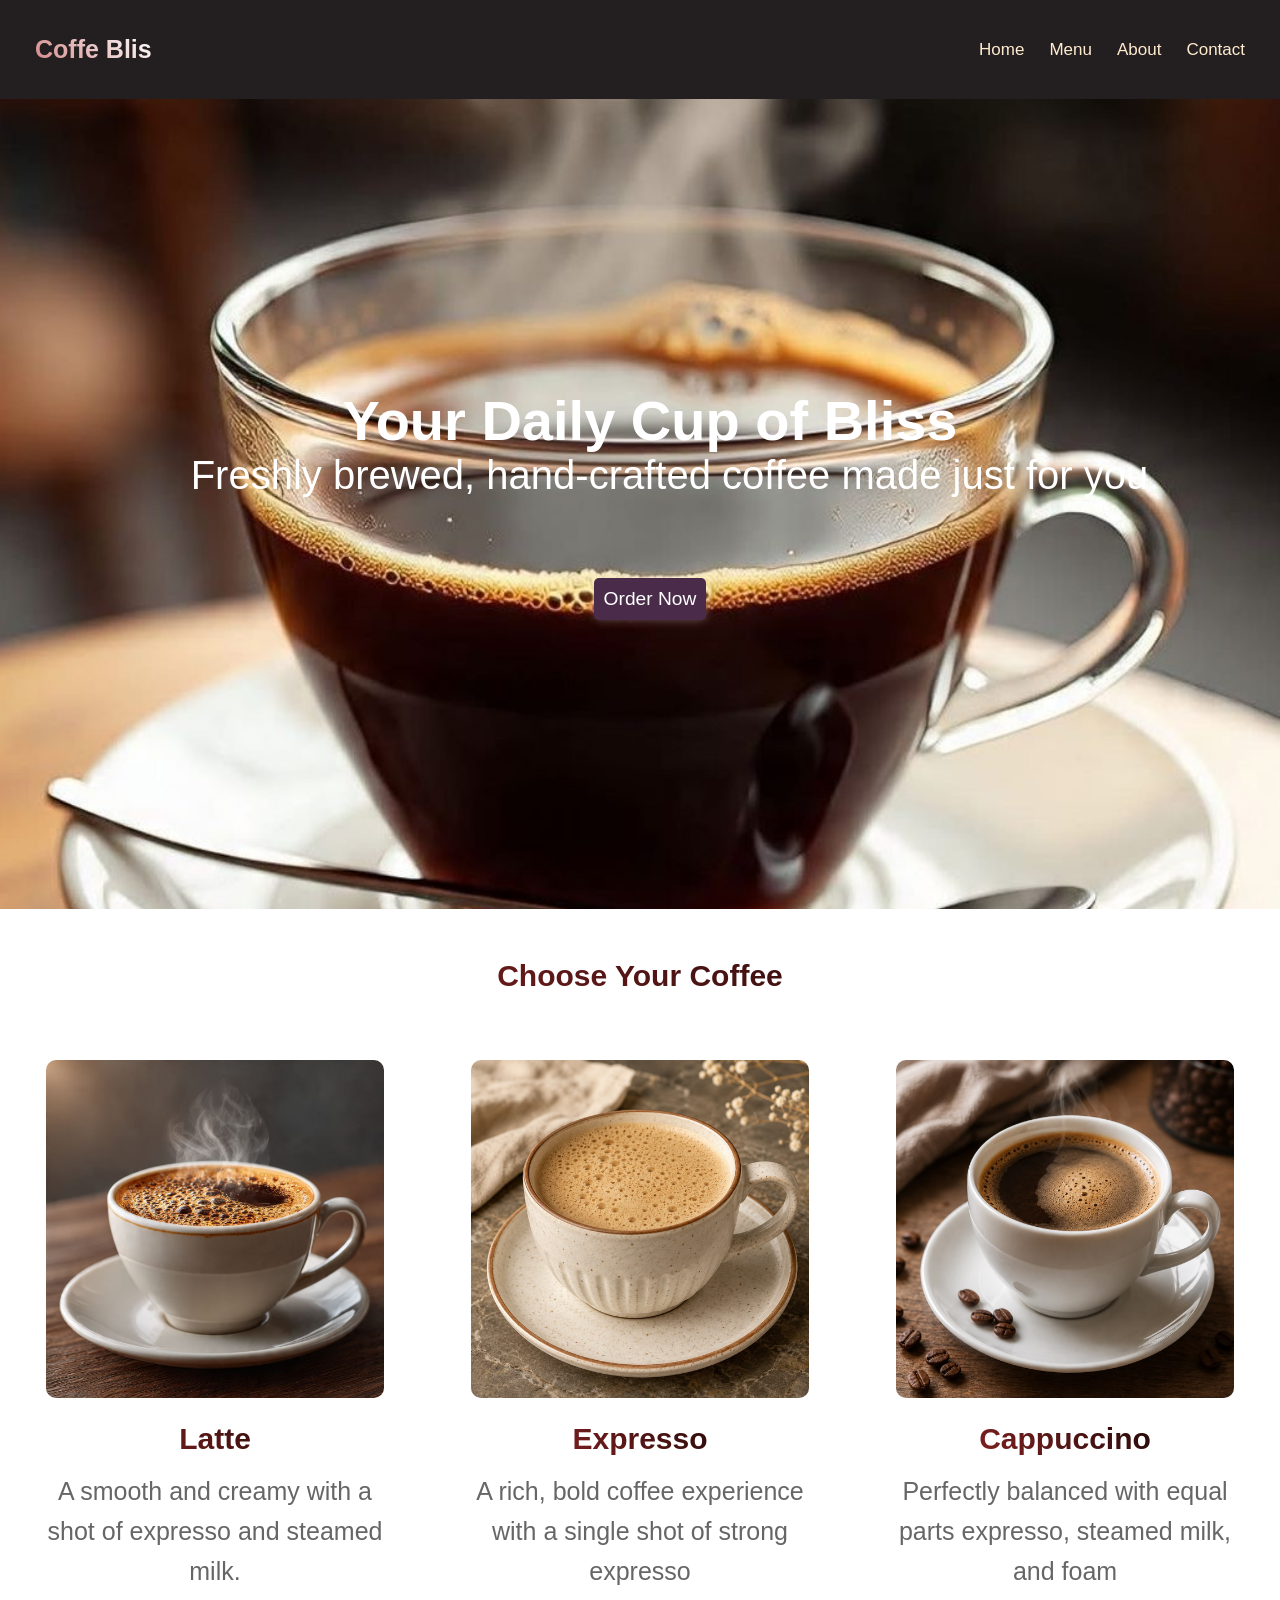
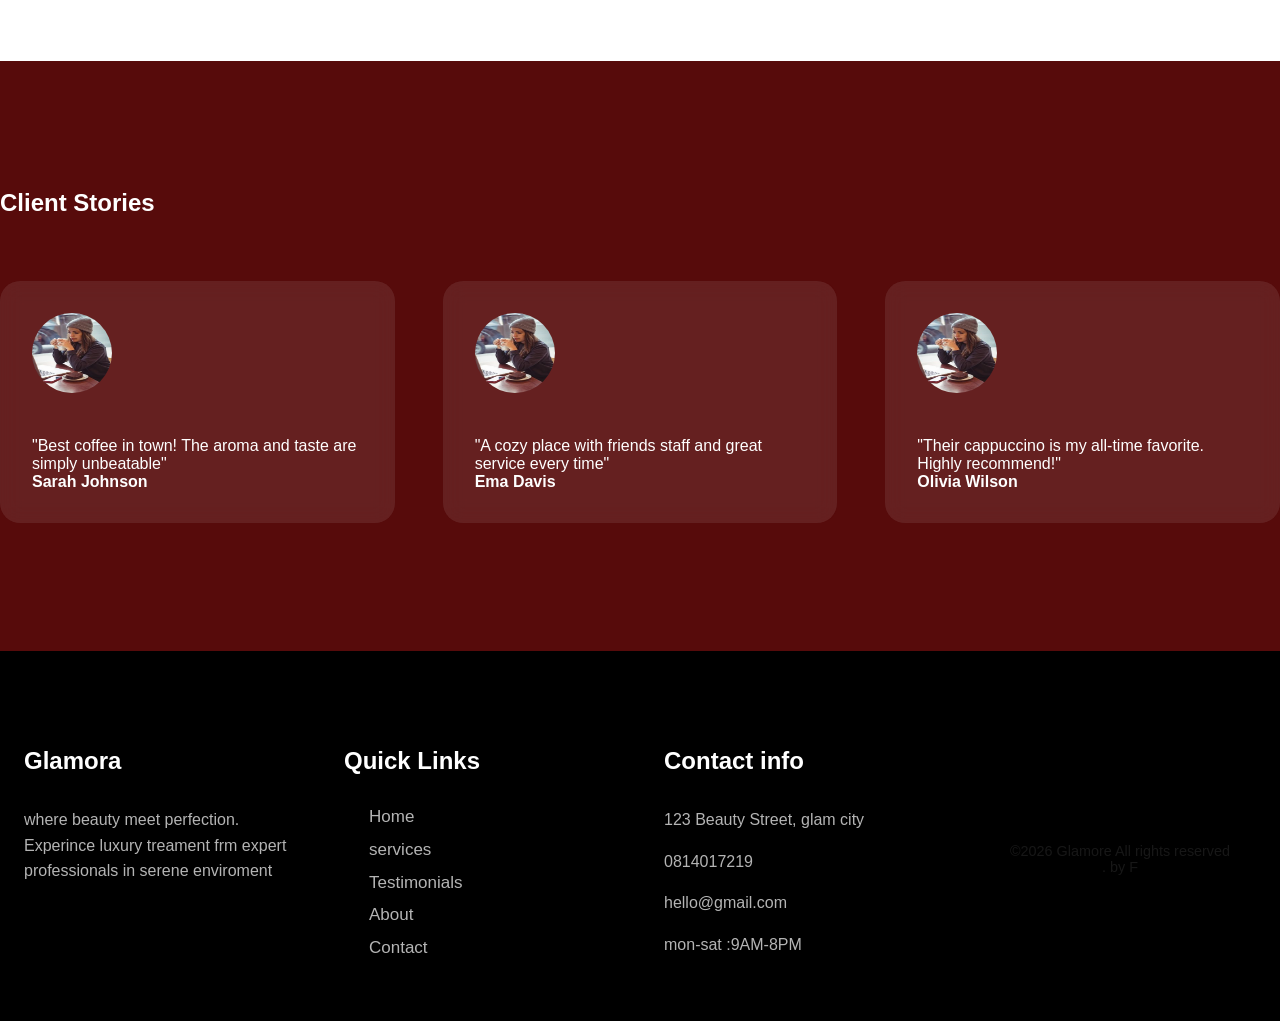
==== index.html @ 9cd8496c "first commit" ====
<!DOCTYPE html>
<html lang="en">
<head>
    <meta charset="UTF-8">
    <meta name="viewport" content="width=device-width, initial-scale=1.0">
    <title>Coffe Website</title>
    <link rel="stylesheet" href="style.css">
</head>
<body>
    <header>
        <div class="navbar">
            <h1 class="logo">Coffe Blis</h1>
            <nav>
                <ul>
                    <li><a href="index.html">Home</a></li>
                    <li><a href="menu.html">Menu</a></li>
                    <li><a href="about.html">About</a></li>
                    <li><a href="contact.html">Contact</a></li>
                </ul>

            </nav>

        </div>
    </header>

     <section class="hero">
        <div class="hero-content">
            <h2>Your Daily Cup of Bliss</h2>
            <p>Freshly brewed, hand-crafted coffee made just for you.</p>
            <a href="menu.html" class="cta-btn">Order Now</a>
        </div>
    </section>

    <section class="choose-coffee">
        <h3>Choose Your Coffee</h3>
        <div class="coffee-type">
            <div class="coffee-card">
                <img src="image/p1.JPG" alt="Latte">
                <h4>Latte</h4>
                <p>A smooth and creamy with a shot of expresso and steamed milk.</p>

            </div>

            <div class="coffee-card">
                <img src="image/p3.JPG" alt="Expresso">
                <h4>Expresso</h4>
                <p>A rich, bold coffee experience with a single shot of strong expresso</p>

            </div>

            <div class="coffee-card">
                <img src="image/p4.JPG" alt="Cappuccino">
                <h4>Cappuccino</h4>
                <p>Perfectly balanced with equal parts expresso, steamed milk, and foam</p>

            </div>

        </div>
        

    </section>

    <!---testimonials section-->
     <!----testimonial section-->
    <section class="testimonials" id="testimonials">
        <div class="container">
            <h2 class="scroll-reveal"> Client Stories</h2>
            <div class="testimonial-grid">
                <div class="testimonial-card scroll-reveal">
                    <img src="image/co.jpg" alt="client" class="client-photo">
                    <div class="ratings">
                        <i class="fas fa-star"></i>
                        <i class="fas fa-star"></i>
                        <i class="fas fa-star"></i>
                        <i class="fas f  a-star"></i>
                        <i class="fas fa-star"></i>

                    </div>
                    <p>"Best coffee in town! The aroma and taste are simply unbeatable"</p>
                    <h4>Sarah Johnson</h4>
                </div>
                <div class="testimonial-card scroll-reveal">
                    <img src="image/co.jpg" alt="client" class="client-photo">
                    <div class="ratings">
                        <i class="fas fa-star"></i>
                        <i class="fas fa-star"></i>
                        <i class="fas fa-star"></i>
                        <i class="fas fa-star"></i>
                        <i class="fas fa-star"></i>
                     
                    </div>
                    <p>"A cozy place with friends staff and great service every time"</p>
                    <h4>Ema Davis</h4>


                </div>

                <div class="testimonial-card scroll-reveal">
                    <img src="image/co.jpg" alt="client" class="client-photo">
                  <div class="ratings">
                    <i class="fas fa-star"></i>
                    <i class="fas fa-star"></i>
                    <i class="fas fa-star"></i>
                    <i class="fas fa-star"></i>
                    <i class="fas fa-star-half-alt"></i>

                  </div>
                  <p>"Their cappuccino is my all-time favorite. Highly recommend!"</p>
                  <h4>Olivia Wilson</h4>

                </div>

            </div>

        </div>

    </section>

     <!----add tgis footer before closing tag-->
    <footer>
        <div class="container">
            <div class="footer-content scroll-revael">
                <div class="footer-col">
                    <h3>Glamora</h3>
                    <p>where beauty meet perfection. Experince luxury treament frm expert professionals in serene enviroment</p>
                    <div class="social links">
                        <a href="#"></a>
                        <a href="#"></a>
                        <a href="#"></a>
                        <a href="#"></a>

                    </div>

                </div>

                <div class="footer-col">
                    <h3>Quick Links</h3>
                    <ul class="footer-link"> 
                        <li><a href="#home">Home</a></li>
                        <li><a href="#services">services</a></li>
                        <li><a href="#testimonials">Testimonials</a></li>
                        <li><a href="#">About</a></li>
                        <li><a href="#">Contact</a></li>

                    </ul>
                </div>

                <div class="footer-col">
                    <h3>Contact info</h3>
                    <p><i class="fas fa-map-marer-alt"></i>123 Beauty Street, glam city</p>
                    <p class="fas fa-phone">0814017219</p>
                    <p><i class="fas fa-envelope"></i>hello@gmail.com</p>
                    <p><i class="fas fa-clock"></i>mon-sat :9AM-8PM</p>

                </div>

                <div class="copyright scroll-revael">
                    <p>&copy;2026 Glamore All rights reserved . by F</p>

                </div>

            </div>

        </div>
    </footer>

    

    
</body>
</html>
---- style.css ----
*{
    padding: 0;
    margin: 0;
    box-sizing: border-box;
    font-family: 'poppins' , sans-serif;
}

body{
    background-color: #fff;
    color: #333;

}

header{
    background-color: #231f20;
    padding: 35px;

}

.navbar{
    display: flex;
    align-items: center;
    justify-content: space-between;

}

.logo{
    font-size: 25px;
    background: linear-gradient(45deg, #d38888 ,#FFFF );
    -webkit-background-clip: text;
    -webkit-text-fill-color: transparent; 


}

nav ul {
    display: flex;
    list-style: none;
}

ul li {
    margin-left: 25px;
}

ul li a{
    color: blanchedalmond;
    text-decoration: none;
    transition: all 3s ease;
    font-size: 17px;
}

ul li a:hover{
    transition: all 3s ease;
    color: rgb(173, 35, 35);
}

.hero{
    height: 90vh;
    background: url(image/p6.JPG) center/cover no-repeat;
    position: relative;
    display: flex;
    justify-content: center;
    align-items: center;
    text-align: center;
    color: #fff;
    animation: fadeIn 2s all;
}

.hero-content{
    display: flex;
    text-align: left;
    flex-direction: column;
    align-items: flex-start;
    margin-left: 20px;
}

.hero-content h2{
    font-size: 3.5em;
    margin-left: 50px;
    color: #fff;
    margin: auto;

}

.hero-content p{
    font-size: 2.5em;
    margin-bottom: 80px;
    margin-left: 50px;
    color: #fff;
}

.hero-content .cta-btn{
    padding: 10px;
    font-size: 1.2em;
    background-color: #4a2c4a;
    color: #fff;
    text-decoration: none;
    border-radius: 5px;
    margin-left: 50px;
     transition: background-color 0.3s ease;
    box-shadow: 0 0 10px rgba(255, 255, 255, 0.3);
    margin: auto;

}

.hero-content .cta-btn:hover {
    background-color: #d38888;
    box-shadow: 0 0 20px rgba(255, 255, 255, 0.7), 0 0 40px rgba(255, 255, 255, 0.5);
}


.choose-coffee{
    padding: 50px 10px;
    text-align: center;
    background-color: #fff;
}

.choose-coffee h3{
    margin-bottom: 47px;
    font-size: 30px;
    background: linear-gradient(45deg, brown ,black );
    -webkit-background-clip: text;
    -webkit-text-fill-color: transparent; 
}

.coffee-type{
    display: flex;
    justify-content: space-around;
    gap: 15px;

}

.coffee-card{
    background-color: #fff;
    border-radius: 10px;
    box-shadow: 0.8px rgba(0,0,0,0.1);
    padding: 20px;
    width: 30%;
    transition: transform 0.3s ease;
}

.choose-coffee img:hover{
    transform: rotateX(360deg);  
    transition: 3s;
    
}

.coffee-card img {
    border-radius: 100%; 
    transition: all 3s;
    width: 100%;
    border-radius: 10px;
    margin-bottom: 20px;
}


.coffee-card h4 {
    font-size: 30px;
    background: linear-gradient(45deg, brown ,black );
    -webkit-background-clip: text;
    -webkit-text-fill-color: transparent;
    margin-bottom: 15px;
}

.coffee-card p {
    color: #666;
    font-size: 25px;
    line-height: 1.6;
}

/*Testimonial section*/
.testimonials {
    padding: 8rem 0;
    background-color: rgb(87, 11, 11);
    color: #fff;
    position: relative;
    overflow: hidden;
}

.testimonial-grid{
    display: grid;
    grid-template-columns: repeat(auto-fit,minmax(200px, 1fr));
    gap: 3rem;
    margin-top: 4rem;
}


.testimonial-card{
    background: rgba(225, 225, 225, 0.1);
    padding: 2rem;
    border-radius: 20px;
    backdrop-filter: blur(10px);
    position: relative;
}

.client-photo{
    width: 80px;
    height: 80px;
    border-radius: 50%;
    margin-bottom: 1.5rem;
    border: 3px solid var();
}

.ratings{
    color: yellow;
    margin: 1rem;

}


/* responsive design*/
@media(max-width:1200){
    .hero-title{
        font-size: 3.5rem;
    }
} 

@media(max-width:992px){
    .hero{
        grid-template-columns: 1fr;
        padding: 150px 0 60px;
        text-align: center;
    }
    .hero-image{
        max-width: 600px;
        margin: 0 auto;
    }
}


@media(max-width:763px){
    .container{
        padding: 0 20px;
    }
    .nav-links{
        display: none;
    }
    .hero-title{
        font-size: 2.8rem;
    }
}


/*footer*/

footer{
    background: black;
    color: #fff;
    padding: 6rem 0 3rem;
    position: relative;
}

.footer-content{
    display: grid;
    grid-template-columns: repeat(auto-fit,minmax(250px, 1fr));

}

.footer-col{
    padding: 0 1.5rem;

}

.footer-col h3 {
    color: var(--primary);
    font-size: 1.5rem;
    margin-bottom: 2rem;
    position: relative;
}

.footer-col h3::after{
    content: '';
    position: absolute;
    bottom: -10px;
    left: 0;
    width: 50px;
    height: 2px;
    background: var(--primary);
}

.footer-col p{
    color: rgba(225, 225, 225, 0.8);
    margin-bottom: 1rem;
    line-height: 1.6;


}

.footer-link{
    list-style: none;

}


.footer-link li {
    margin-bottom: 0.8rem;
}

.footer-link a{
    color: rgba(225, 225, 225, 0.8);
    text-decoration: none;
    transition: all 0.3s ease;
    position: relative;
}

.footer-link a:hover{
    color: var(--primary);
    padding-left: 10px;
}

.footer-link a::before{
    content: '';
    position: absolute;
    left: -15px;
    opacity: 0;
    transition: all 0.3s ease;
}


.footer-link a:hover::before{
    opacity: 1;
    left: -10px;
}

.social-links a{
    width:40px;
    height: 40px;
    background: rgba(225, 225, 225, 0.1);
    border-radius: 50%;
    display: flex;
    align-items: center;
    justify-content: center;
    color: var(--light);
    text-decoration: none;
    transition: all 0.3s ease;
}

.copyright{
    text-align: center;
    padding: 3rem;
    margin-top: 3rem;
    color: rgba(225, 225, 225, 0.1);
    font-size: 0.9rem;

}


@media(max-width:768px){
    .footer-content{
        grid-template-columns: 1fr;
        text-align: center;
    }


 .footer-col h3::after{
    left:50%;
    transform: translateX(-50PX);
 }
 .Social-links{
    justify-content: center;
 }

}

/*contact page*/

.color-color{
    background-color: rgb(68, 8, 8);
    margin-top: 80px;
    padding: 20px;
}

.contact-container{
    height: 100vh;
    display: flex;
    align-items: center;
    justify-content: space-evenly;
}

.contact-left{
    display: flex;
    flex-direction: column;
    align-items: start;
    gap: 20px;

}



.contact-left-title h2{
    font-weight: 600;
    color: #fff;
    font-size: 40px;
    margin-bottom: 5px;
}

.contact-left-title hr {
    border: none;
    width: 120px;
    height: 5px;
    background-color: #fff;
    border-radius: 10px;
    margin-bottom: 20px;
}

.contact-input{
    width: 400px;
    height: 50px;
    border: none;
    outline: none;
    padding-left: 25px;
    font-weight: 500;
    color: #666;

}

.contact-left textarea {
    height: 140px;
    padding-top: 15px;
    border-radius: 20px;
}

.contact-input:focus {
    border: 2px solid black;
}
.contact-input::placeholder{
    color: rgb(212, 54, 54);
}

.contact-left button{
    display: flex;
    align-items: center;
    padding: 15px 30px;
    font-size: 15px;
    color: #fff;
    gap: 10px;
    border: none;
    border-radius: 50px;
    background: linear-gradient(270deg, #ff994f, #fa6d86);
    cursor: pointer;
}

.contact-right img {
    width: 500px;
}


/*about page*/

.rowe{
    color: brown;
    align-items: center;
    text-align: center;
    margin-top: 20px;
    
}


.about {
    display: flex;
    justify-content: space-between;
    align-items: center;
    padding: 50px 100px;
    animation: slideup 1.5s ease-in-out;
}

.about-text {
    width: 50%;

}

.about h3 {
    font-size: 2.5em;
    margin-bottom: 20px;
}

.about p {
    font-size: 1.2em;
    line-height: 1.6;
}

.about-image {
    width: 40%;
}

.about-image img {
    max-width: 100%;
    border-radius: 10px;

}


.section-title{
    text-align: center;
    font-size: 2rem;
    margin-bottom: 40px;
    color: #4e342e;

}

.menu-grid{
    display: grid;
    grid-template-columns: repeat(auto-fit, minmax(250px, 1fr));
    gap: 20px;

}


.menu-item{
    background: #fff;
    border-radius: 10px;
    padding: 15px;
    text-align: center;
    box-shadow: 0 2px 10px rgb(0,0,0,0.1);
    transition: transform 0.3s;
}

.menu-item img{
    width: 100%;
    border-radius: 10px;
    margin-bottom: 10px;

}

.menu-item:hover{
    transform: scale(1.05);
}

.menu-item span{
    color: #ff6f00;
    font-weight: bold;
}

#menu{
    margin-bottom: 30px;
}
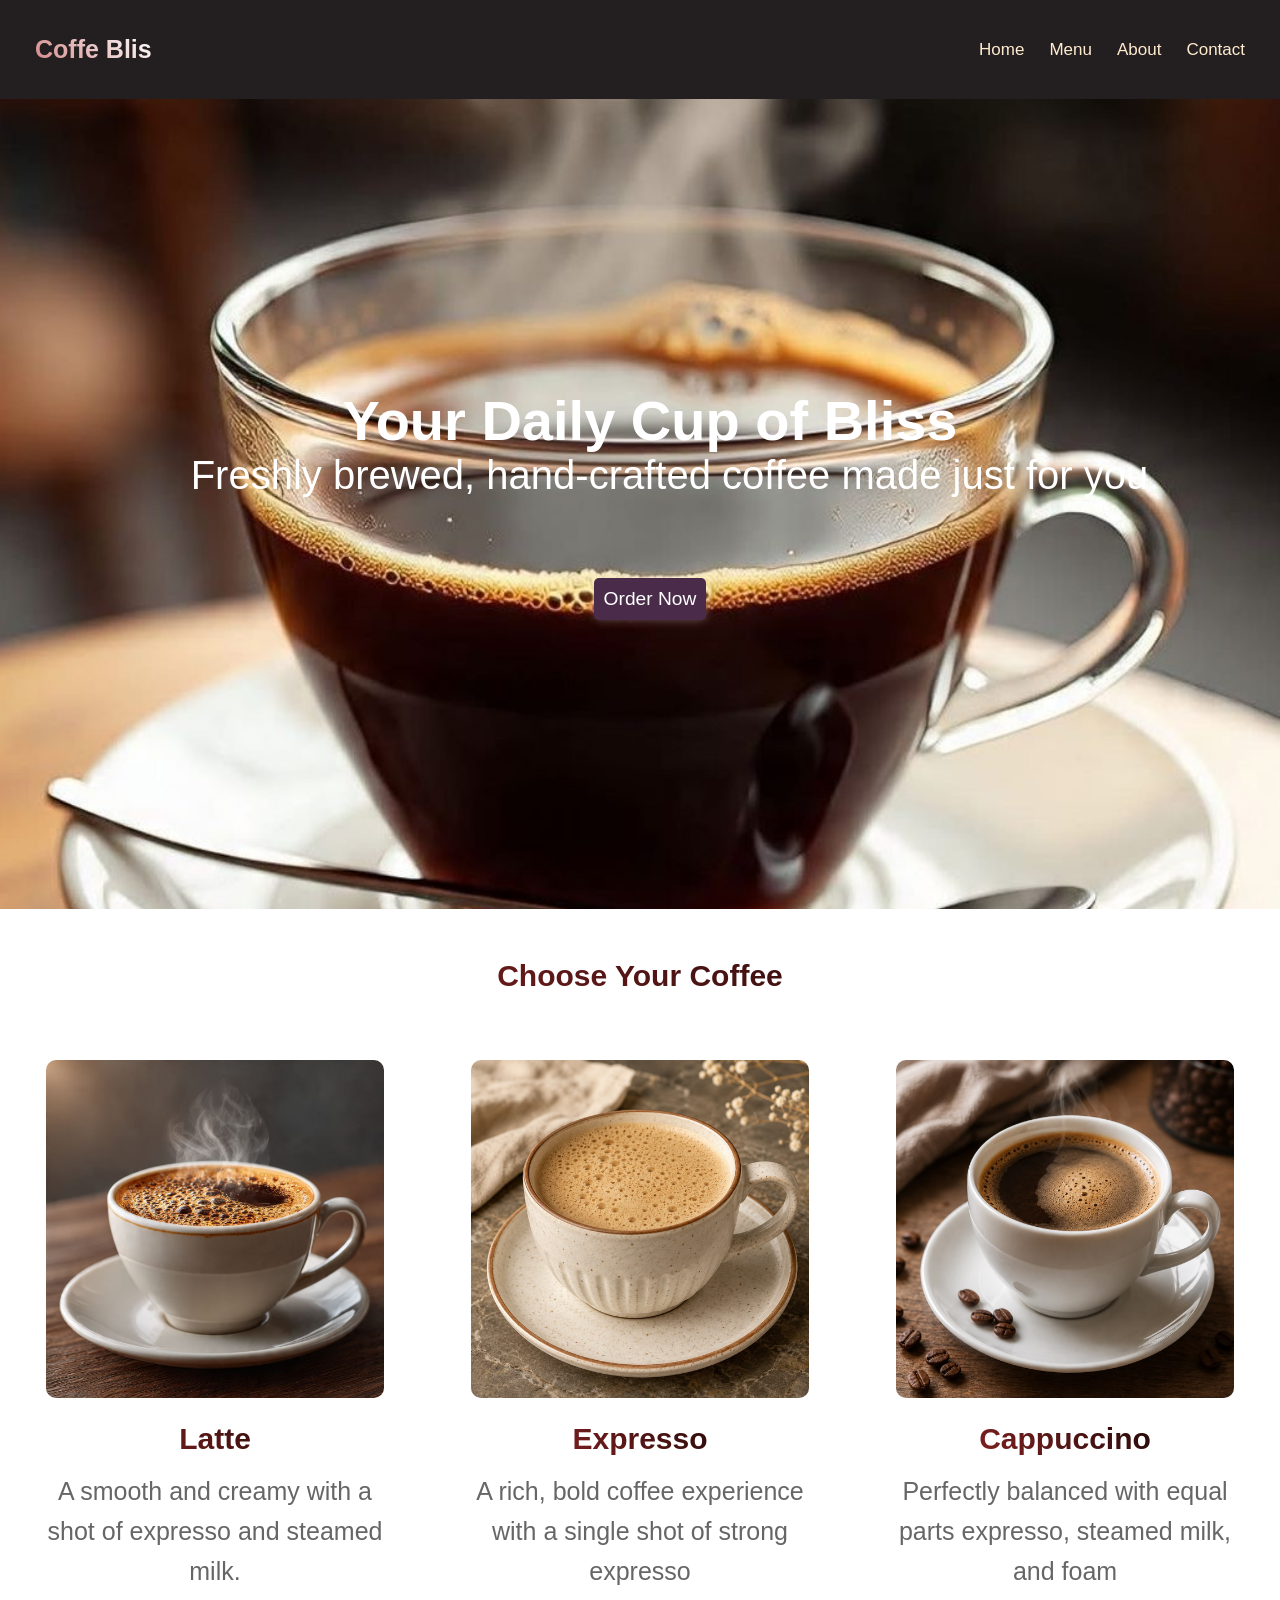
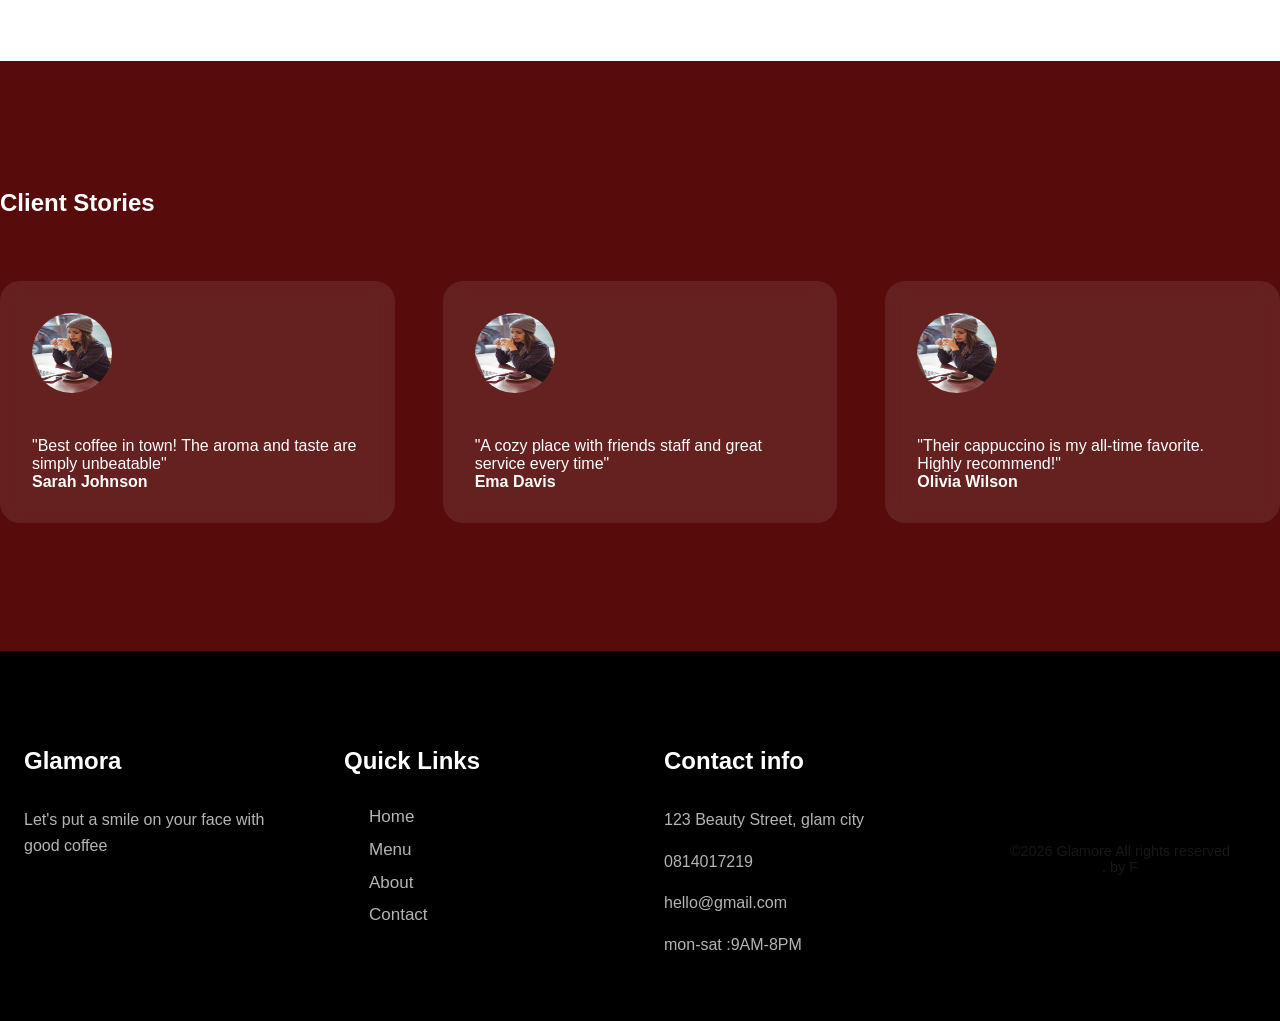
==== commit 1d8b3dbd: "second commit" ====
--- a/index.html
+++ b/index.html
@@ -122,7 +122,7 @@
             <div class="footer-content scroll-revael">
                 <div class="footer-col">
                     <h3>Glamora</h3>
-                    <p>where beauty meet perfection. Experince luxury treament frm expert professionals in serene enviroment</p>
+                    <p>Let's put a smile on your face with good coffee</p>
                     <div class="social links">
                         <a href="#"></a>
                         <a href="#"></a>
@@ -136,11 +136,10 @@
                 <div class="footer-col">
                     <h3>Quick Links</h3>
                     <ul class="footer-link"> 
-                        <li><a href="#home">Home</a></li>
-                        <li><a href="#services">services</a></li>
-                        <li><a href="#testimonials">Testimonials</a></li>
-                        <li><a href="#">About</a></li>
-                        <li><a href="#">Contact</a></li>
+                        <li><a href="index.html">Home</a></li>
+                        <li><a href="menu.html">Menu</a></li>
+                        <li><a href="about.html">About</a></li>
+                        <li><a href="contact.html">Contact</a></li>
 
                     </ul>
                 </div>
